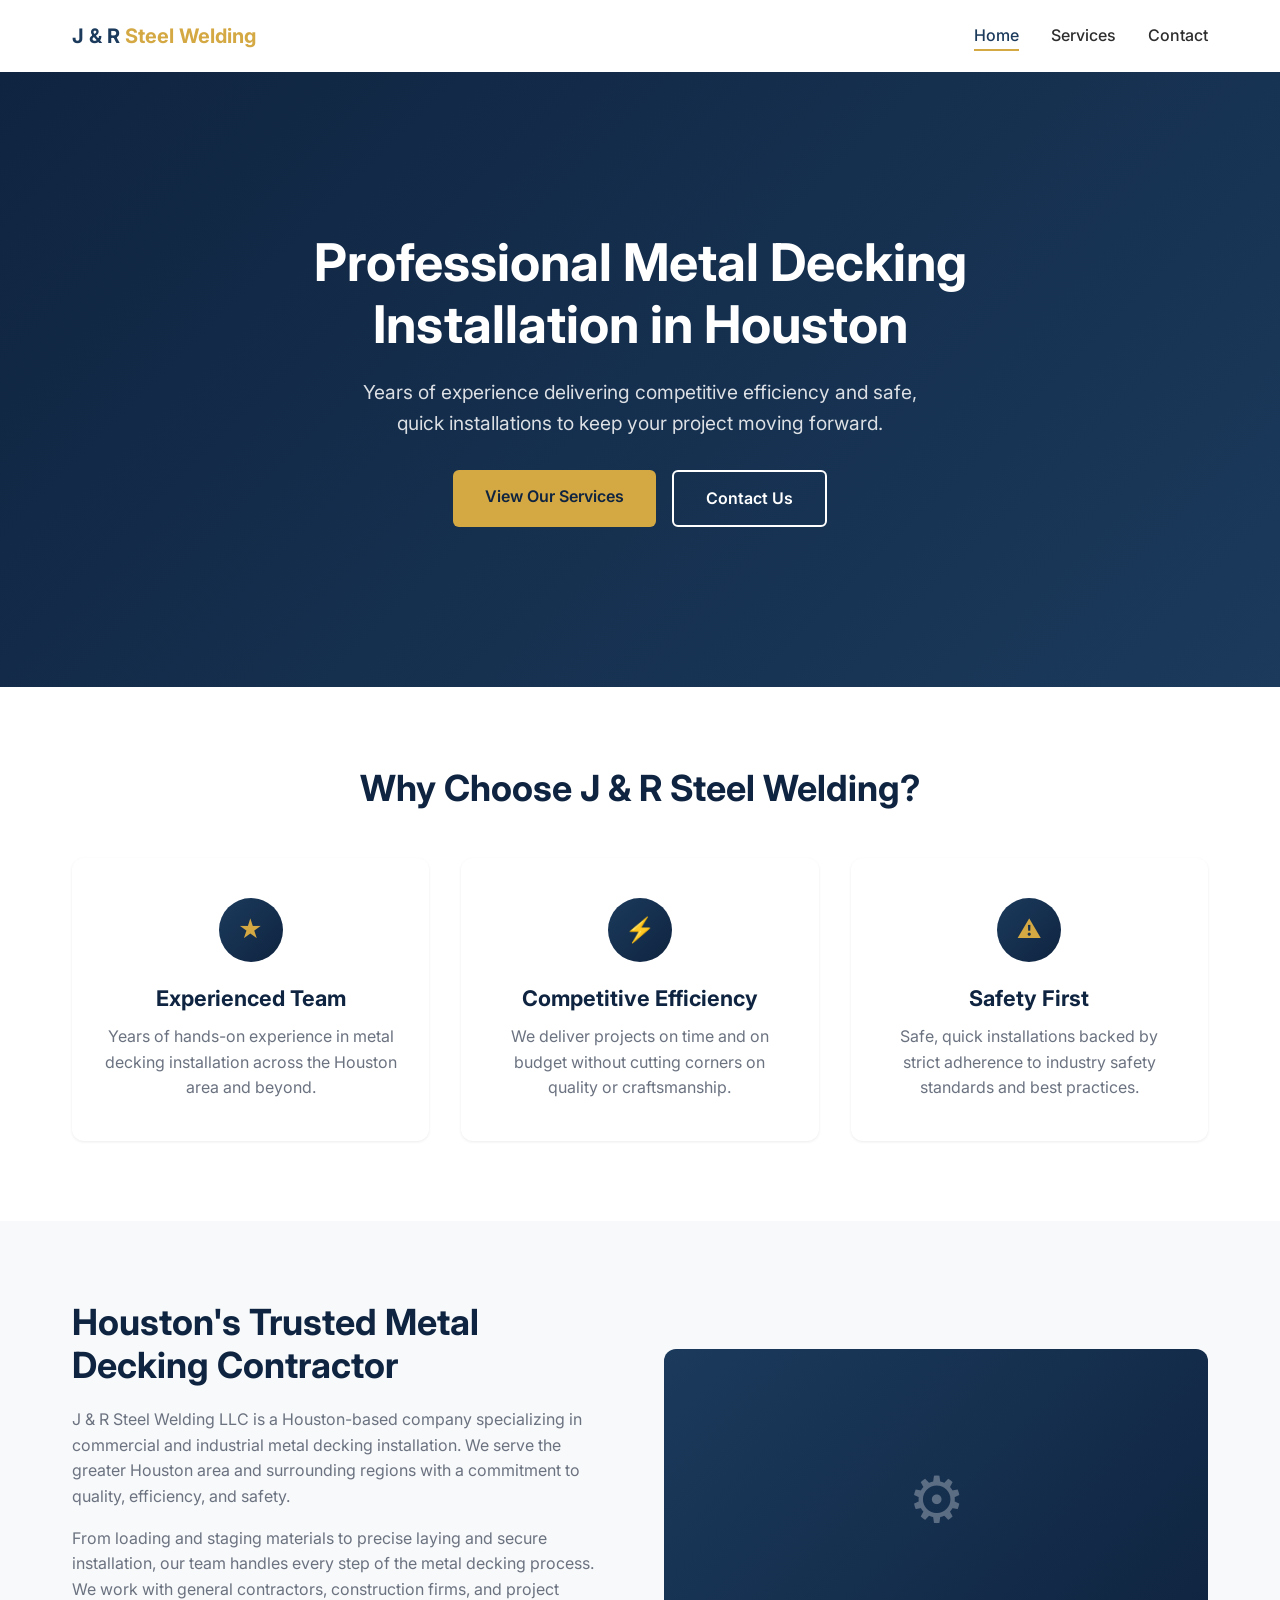
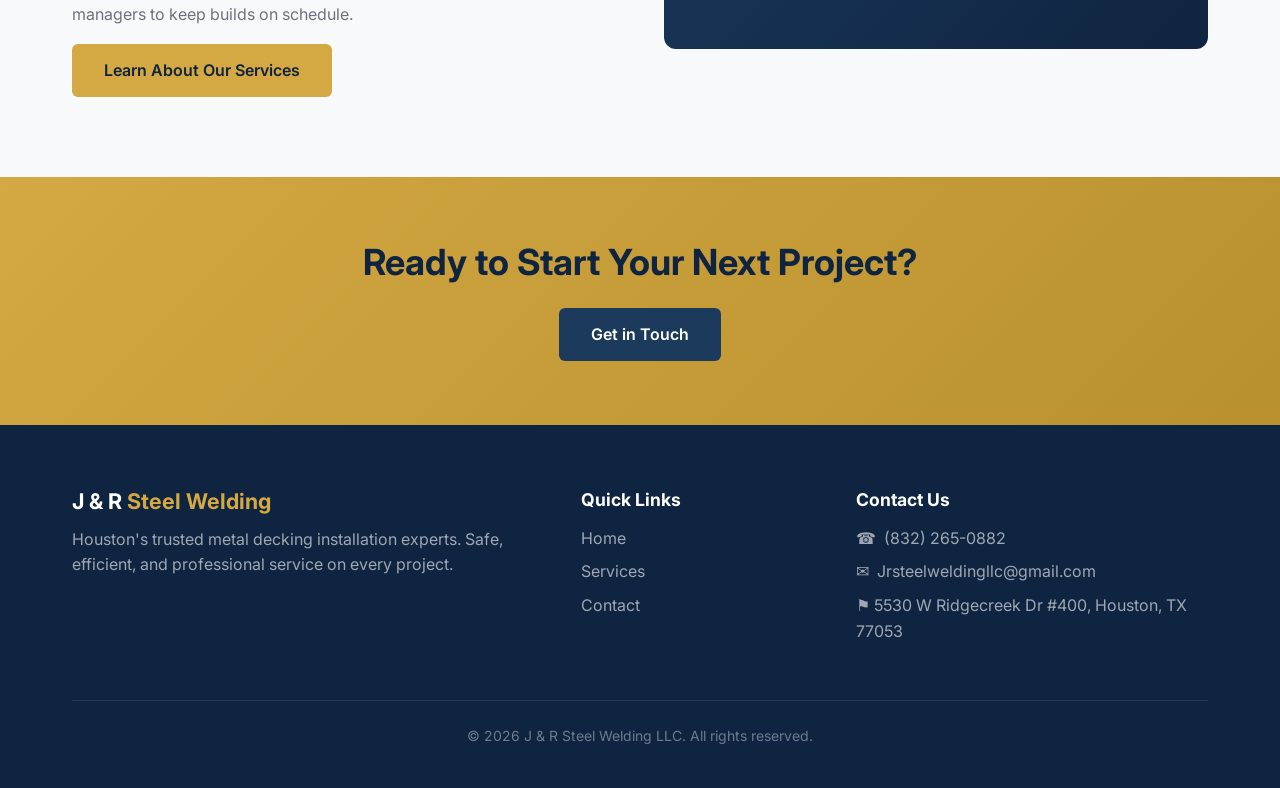
==== index.html @ 9a818591 "Modernize website with professional HTML/CSS/JS redesign Rebuild J & R Steel Welding LLC website as " ====
<!DOCTYPE html>
<html lang="en">
<head>
  <meta charset="UTF-8">
  <meta name="viewport" content="width=device-width, initial-scale=1.0">
  <meta name="description" content="J & R Steel Welding LLC - Professional metal decking installation in Houston, TX. Years of experience, competitive efficiency, safe installations.">
  <title>J & R Steel Welding LLC | Metal Decking Installation Houston</title>
  <link rel="preconnect" href="https://fonts.googleapis.com">
  <link rel="preconnect" href="https://fonts.gstatic.com" crossorigin>
  <link href="https://fonts.googleapis.com/css2?family=Inter:wght@400;500;600;700&display=swap" rel="stylesheet">
  <link rel="stylesheet" href="css/styles.css">
</head>
<body>

  <!-- Header -->
  <header class="header">
    <div class="container">
      <a href="index.html" class="logo">J & R <span>Steel Welding</span></a>
      <nav>
        <button class="nav__toggle" aria-label="Toggle navigation">
          <span></span>
          <span></span>
          <span></span>
        </button>
        <ul class="nav__list">
          <li><a href="index.html" class="nav__link">Home</a></li>
          <li><a href="services.html" class="nav__link">Services</a></li>
          <li><a href="contact.html" class="nav__link">Contact</a></li>
        </ul>
      </nav>
    </div>
  </header>

  <main>
    <!-- Hero -->
    <section class="hero hero--home">
      <div class="container">
        <h1>Professional Metal Decking Installation in Houston</h1>
        <p>Years of experience delivering competitive efficiency and safe, quick installations to keep your project moving forward.</p>
        <div class="hero__buttons">
          <a href="services.html" class="btn btn--primary">View Our Services</a>
          <a href="contact.html" class="btn btn--outline">Contact Us</a>
        </div>
      </div>
    </section>

    <!-- Why Choose Us -->
    <section class="section section--alt">
      <div class="container">
        <h2 style="text-align: center;">Why Choose J & R Steel Welding?</h2>
        <div class="features">
          <div class="feature-card fade-in">
            <div class="feature-card__icon">&#9733;</div>
            <h3>Experienced Team</h3>
            <p>Years of hands-on experience in metal decking installation across the Houston area and beyond.</p>
          </div>
          <div class="feature-card fade-in">
            <div class="feature-card__icon">&#9889;</div>
            <h3>Competitive Efficiency</h3>
            <p>We deliver projects on time and on budget without cutting corners on quality or craftsmanship.</p>
          </div>
          <div class="feature-card fade-in">
            <div class="feature-card__icon">&#9888;</div>
            <h3>Safety First</h3>
            <p>Safe, quick installations backed by strict adherence to industry safety standards and best practices.</p>
          </div>
        </div>
      </div>
    </section>

    <!-- About -->
    <section class="section">
      <div class="container">
        <div class="about-grid fade-in">
          <div class="about-grid__text">
            <h2>Houston's Trusted Metal Decking Contractor</h2>
            <p>J & R Steel Welding LLC is a Houston-based company specializing in commercial and industrial metal decking installation. We serve the greater Houston area and surrounding regions with a commitment to quality, efficiency, and safety.</p>
            <p>From loading and staging materials to precise laying and secure installation, our team handles every step of the metal decking process. We work with general contractors, construction firms, and project managers to keep builds on schedule.</p>
            <a href="services.html" class="btn btn--primary">Learn About Our Services</a>
          </div>
          <div class="about-grid__image">&#9881;</div>
        </div>
      </div>
    </section>

    <!-- CTA Banner -->
    <section class="cta-banner">
      <div class="container">
        <h2>Ready to Start Your Next Project?</h2>
        <a href="contact.html" class="btn">Get in Touch</a>
      </div>
    </section>
  </main>

  <!-- Footer -->
  <footer class="footer">
    <div class="container">
      <div class="footer__grid">
        <div class="footer__brand">
          <h3>J & R <span>Steel Welding</span></h3>
          <p>Houston's trusted metal decking installation experts. Safe, efficient, and professional service on every project.</p>
        </div>
        <div class="footer__links">
          <h4>Quick Links</h4>
          <ul>
            <li><a href="index.html">Home</a></li>
            <li><a href="services.html">Services</a></li>
            <li><a href="contact.html">Contact</a></li>
          </ul>
        </div>
        <div class="footer__contact">
          <h4>Contact Us</h4>
          <p>&#9742; <a href="tel:+18322650882">(832) 265-0882</a></p>
          <p>&#9993; <a href="mailto:Jrsteelweldingllc@gmail.com">Jrsteelweldingllc@gmail.com</a></p>
          <p>&#9873; 5530 W Ridgecreek Dr #400, Houston, TX 77053</p>
        </div>
      </div>
      <div class="footer__bottom">
        <p>&copy; 2026 J & R Steel Welding LLC. All rights reserved.</p>
      </div>
    </div>
  </footer>

  <script src="js/main.js"></script>
</body>
</html>
---- css/styles.css ----
/* ========================================
   J & R Steel Welding LLC - Stylesheet
   ======================================== */

/* --- Reset & Base --- */
*, *::before, *::after {
  box-sizing: border-box;
  margin: 0;
  padding: 0;
}

:root {
  --color-primary: #1B3A5C;
  --color-primary-dark: #0F2440;
  --color-accent: #D4A843;
  --color-accent-dark: #B8912E;
  --color-bg: #F8F9FA;
  --color-bg-alt: #FFFFFF;
  --color-text: #2D2D2D;
  --color-text-light: #6B7280;
  --color-border: #E5E7EB;
  --shadow-sm: 0 1px 3px rgba(0, 0, 0, 0.08);
  --shadow-md: 0 4px 12px rgba(0, 0, 0, 0.1);
  --shadow-lg: 0 10px 30px rgba(0, 0, 0, 0.12);
  --radius-sm: 6px;
  --radius-md: 12px;
  --radius-lg: 20px;
  --max-width: 1200px;
}

html {
  scroll-behavior: smooth;
}

body {
  font-family: 'Inter', sans-serif;
  font-size: 16px;
  line-height: 1.6;
  color: var(--color-text);
  background-color: var(--color-bg);
  -webkit-font-smoothing: antialiased;
}

img {
  max-width: 100%;
  display: block;
}

a {
  color: var(--color-primary);
  text-decoration: none;
  transition: color 0.2s;
}

a:hover {
  color: var(--color-accent);
}

ul {
  list-style: none;
}

/* --- Typography --- */
h1, h2, h3, h4 {
  line-height: 1.2;
  font-weight: 700;
  color: var(--color-primary-dark);
}

h1 { font-size: 2.5rem; }
h2 { font-size: 2rem; }
h3 { font-size: 1.35rem; }
h4 { font-size: 1.1rem; }

p {
  margin-bottom: 1rem;
}

/* --- Layout --- */
.container {
  width: 100%;
  max-width: var(--max-width);
  margin: 0 auto;
  padding: 0 1.25rem;
}

.section {
  padding: 5rem 0;
}

.section--alt {
  background-color: var(--color-bg-alt);
}

/* --- Buttons --- */
.btn {
  display: inline-block;
  padding: 0.85rem 2rem;
  font-size: 1rem;
  font-weight: 600;
  border-radius: var(--radius-sm);
  border: none;
  cursor: pointer;
  transition: background-color 0.2s, transform 0.2s, box-shadow 0.2s;
  text-align: center;
}

.btn:hover {
  transform: translateY(-1px);
  box-shadow: var(--shadow-md);
}

.btn--primary {
  background-color: var(--color-accent);
  color: var(--color-primary-dark);
}

.btn--primary:hover {
  background-color: var(--color-accent-dark);
  color: var(--color-primary-dark);
}

.btn--outline {
  background-color: transparent;
  color: #fff;
  border: 2px solid #fff;
}

.btn--outline:hover {
  background-color: #fff;
  color: var(--color-primary-dark);
}

/* --- Header / Navigation --- */
.header {
  position: sticky;
  top: 0;
  z-index: 1000;
  background-color: var(--color-bg-alt);
  transition: box-shadow 0.3s;
}

.header--scrolled {
  box-shadow: var(--shadow-md);
}

.header .container {
  display: flex;
  align-items: center;
  justify-content: space-between;
  height: 72px;
}

.logo {
  font-size: 1.25rem;
  font-weight: 700;
  color: var(--color-primary);
  white-space: nowrap;
}

.logo span {
  color: var(--color-accent);
}

.nav__list {
  display: flex;
  gap: 2rem;
}

.nav__link {
  font-weight: 500;
  color: var(--color-text);
  position: relative;
  padding: 0.25rem 0;
}

.nav__link::after {
  content: '';
  position: absolute;
  bottom: -2px;
  left: 0;
  width: 0;
  height: 2px;
  background-color: var(--color-accent);
  transition: width 0.3s;
}

.nav__link:hover::after,
.nav__link--active::after {
  width: 100%;
}

.nav__link--active {
  color: var(--color-primary);
}

.nav__toggle {
  display: none;
  background: none;
  border: none;
  cursor: pointer;
  padding: 0.5rem;
}

.nav__toggle span {
  display: block;
  width: 24px;
  height: 2px;
  background-color: var(--color-text);
  margin: 5px 0;
  transition: transform 0.3s, opacity 0.3s;
}

.nav__toggle.active span:nth-child(1) {
  transform: rotate(45deg) translate(5px, 5px);
}

.nav__toggle.active span:nth-child(2) {
  opacity: 0;
}

.nav__toggle.active span:nth-child(3) {
  transform: rotate(-45deg) translate(5px, -5px);
}

/* --- Hero --- */
.hero {
  background: linear-gradient(135deg, var(--color-primary-dark) 0%, var(--color-primary) 100%);
  color: #fff;
  padding: 6rem 0;
  text-align: center;
}

.hero--home {
  padding: 8rem 0;
}

.hero h1 {
  color: #fff;
  margin-bottom: 1.25rem;
  max-width: 750px;
  margin-left: auto;
  margin-right: auto;
}

.hero p {
  font-size: 1.2rem;
  color: rgba(255, 255, 255, 0.85);
  max-width: 600px;
  margin: 0 auto 2rem;
}

.hero__buttons {
  display: flex;
  gap: 1rem;
  justify-content: center;
  flex-wrap: wrap;
}

/* --- Feature Cards --- */
.features {
  display: grid;
  grid-template-columns: 1fr;
  gap: 2rem;
  margin-top: 3rem;
}

.feature-card {
  background: var(--color-bg-alt);
  border-radius: var(--radius-md);
  padding: 2.5rem 2rem;
  text-align: center;
  box-shadow: var(--shadow-sm);
  transition: transform 0.3s, box-shadow 0.3s;
}

.feature-card:hover {
  transform: translateY(-4px);
  box-shadow: var(--shadow-lg);
}

.feature-card__icon {
  width: 64px;
  height: 64px;
  border-radius: 50%;
  background: linear-gradient(135deg, var(--color-primary) 0%, var(--color-primary-dark) 100%);
  display: flex;
  align-items: center;
  justify-content: center;
  margin: 0 auto 1.5rem;
  font-size: 1.5rem;
  color: var(--color-accent);
}

.feature-card h3 {
  margin-bottom: 0.75rem;
}

.feature-card p {
  color: var(--color-text-light);
  margin-bottom: 0;
}

/* --- About Section --- */
.about-grid {
  display: grid;
  grid-template-columns: 1fr;
  gap: 3rem;
  align-items: center;
}

.about-grid__text h2 {
  margin-bottom: 1.25rem;
}

.about-grid__text p {
  color: var(--color-text-light);
}

.about-grid__image {
  background: linear-gradient(135deg, var(--color-primary) 0%, var(--color-primary-dark) 100%);
  border-radius: var(--radius-md);
  min-height: 300px;
  display: flex;
  align-items: center;
  justify-content: center;
  color: rgba(255, 255, 255, 0.3);
  font-size: 4rem;
}

/* --- CTA Banner --- */
.cta-banner {
  background: linear-gradient(135deg, var(--color-accent) 0%, var(--color-accent-dark) 100%);
  padding: 4rem 0;
  text-align: center;
}

.cta-banner h2 {
  color: var(--color-primary-dark);
  margin-bottom: 1.5rem;
}

.cta-banner .btn {
  background-color: var(--color-primary);
  color: #fff;
}

.cta-banner .btn:hover {
  background-color: var(--color-primary-dark);
}

/* --- Service Steps --- */
.service-steps {
  display: flex;
  flex-direction: column;
  gap: 3rem;
  margin-top: 3rem;
}

.service-step {
  display: grid;
  grid-template-columns: 1fr;
  gap: 2rem;
  align-items: center;
  background: var(--color-bg-alt);
  border-radius: var(--radius-md);
  padding: 2.5rem 2rem;
  box-shadow: var(--shadow-sm);
}

.service-step__number {
  font-size: 4rem;
  font-weight: 700;
  color: var(--color-accent);
  line-height: 1;
  opacity: 0.8;
}

.service-step__content h3 {
  margin-bottom: 0.75rem;
}

.service-step__content p {
  color: var(--color-text-light);
  margin-bottom: 0;
}

/* --- Info Section --- */
.info-section {
  max-width: 800px;
  margin: 0 auto;
  text-align: center;
}

.info-section h2 {
  margin-bottom: 1.25rem;
}

.info-section p {
  color: var(--color-text-light);
  font-size: 1.1rem;
}

/* --- Contact Layout --- */
.contact-grid {
  display: grid;
  grid-template-columns: 1fr;
  gap: 3rem;
}

/* --- Contact Form --- */
.form-group {
  margin-bottom: 1.5rem;
}

.form-group label {
  display: block;
  font-weight: 500;
  margin-bottom: 0.5rem;
  color: var(--color-text);
}

.form-group input,
.form-group textarea {
  width: 100%;
  padding: 0.85rem 1rem;
  border: 1px solid var(--color-border);
  border-radius: var(--radius-sm);
  font-family: inherit;
  font-size: 1rem;
  color: var(--color-text);
  background: var(--color-bg-alt);
  transition: border-color 0.2s, box-shadow 0.2s;
}

.form-group input:focus,
.form-group textarea:focus {
  outline: none;
  border-color: var(--color-primary);
  box-shadow: 0 0 0 3px rgba(27, 58, 92, 0.1);
}

.form-group textarea {
  min-height: 150px;
  resize: vertical;
}

.form-group .error-message {
  color: #DC2626;
  font-size: 0.875rem;
  margin-top: 0.35rem;
  display: none;
}

.form-group.has-error input,
.form-group.has-error textarea {
  border-color: #DC2626;
}

.form-group.has-error .error-message {
  display: block;
}

.form-success {
  display: none;
  text-align: center;
  padding: 3rem 2rem;
  background: var(--color-bg-alt);
  border-radius: var(--radius-md);
  box-shadow: var(--shadow-sm);
}

.form-success__icon {
  width: 64px;
  height: 64px;
  border-radius: 50%;
  background: #16A34A;
  color: #fff;
  display: flex;
  align-items: center;
  justify-content: center;
  margin: 0 auto 1.5rem;
  font-size: 2rem;
}

.form-success h3 {
  margin-bottom: 0.75rem;
}

.form-success p {
  color: var(--color-text-light);
}

/* --- Contact Info Cards --- */
.contact-info {
  display: flex;
  flex-direction: column;
  gap: 1.5rem;
}

.contact-card {
  display: flex;
  align-items: flex-start;
  gap: 1rem;
  background: var(--color-bg-alt);
  padding: 1.5rem;
  border-radius: var(--radius-md);
  box-shadow: var(--shadow-sm);
}

.contact-card__icon {
  width: 48px;
  height: 48px;
  border-radius: 50%;
  background: linear-gradient(135deg, var(--color-primary) 0%, var(--color-primary-dark) 100%);
  display: flex;
  align-items: center;
  justify-content: center;
  flex-shrink: 0;
  color: var(--color-accent);
  font-size: 1.2rem;
}

.contact-card h4 {
  margin-bottom: 0.25rem;
}

.contact-card p {
  color: var(--color-text-light);
  margin-bottom: 0;
}

.contact-card a {
  color: var(--color-text-light);
}

.contact-card a:hover {
  color: var(--color-accent);
}

.map-container {
  margin-top: 1.5rem;
  border-radius: var(--radius-md);
  overflow: hidden;
  box-shadow: var(--shadow-sm);
}

.map-container iframe {
  width: 100%;
  height: 250px;
  border: 0;
}

/* --- Footer --- */
.footer {
  background-color: var(--color-primary-dark);
  color: rgba(255, 255, 255, 0.8);
  padding: 4rem 0 0;
}

.footer__grid {
  display: grid;
  grid-template-columns: 1fr;
  gap: 2.5rem;
  padding-bottom: 3rem;
}

.footer__brand h3 {
  color: #fff;
  margin-bottom: 0.75rem;
}

.footer__brand h3 span {
  color: var(--color-accent);
}

.footer__brand p {
  color: rgba(255, 255, 255, 0.6);
  margin-bottom: 0;
}

.footer__links h4 {
  color: #fff;
  margin-bottom: 1rem;
}

.footer__links ul {
  display: flex;
  flex-direction: column;
  gap: 0.5rem;
}

.footer__links a {
  color: rgba(255, 255, 255, 0.6);
  transition: color 0.2s;
}

.footer__links a:hover {
  color: var(--color-accent);
}

.footer__contact h4 {
  color: #fff;
  margin-bottom: 1rem;
}

.footer__contact p {
  color: rgba(255, 255, 255, 0.6);
  margin-bottom: 0.5rem;
  display: flex;
  align-items: center;
  gap: 0.5rem;
}

.footer__contact a {
  color: rgba(255, 255, 255, 0.6);
}

.footer__contact a:hover {
  color: var(--color-accent);
}

.footer__bottom {
  border-top: 1px solid rgba(255, 255, 255, 0.1);
  padding: 1.5rem 0;
  text-align: center;
  color: rgba(255, 255, 255, 0.4);
  font-size: 0.875rem;
}

/* --- Fade-in Animation --- */
.fade-in {
  opacity: 0;
  transform: translateY(20px);
  transition: opacity 0.6s ease, transform 0.6s ease;
}

.fade-in.visible {
  opacity: 1;
  transform: translateY(0);
}

/* --- Responsive: Tablet (768px+) --- */
@media (min-width: 768px) {
  h1 { font-size: 3rem; }
  h2 { font-size: 2.25rem; }

  .features {
    grid-template-columns: repeat(3, 1fr);
  }

  .about-grid {
    grid-template-columns: 1fr 1fr;
  }

  .service-step {
    grid-template-columns: auto 1fr;
    padding: 3rem;
  }

  .contact-grid {
    grid-template-columns: 1.2fr 1fr;
  }

  .footer__grid {
    grid-template-columns: 2fr 1fr 1.5fr;
  }

  .map-container iframe {
    height: 300px;
  }
}

/* --- Responsive: Desktop (1024px+) --- */
@media (min-width: 1024px) {
  h1 { font-size: 3.25rem; }

  .hero--home {
    padding: 10rem 0;
  }

  .container {
    padding: 0 2rem;
  }
}

/* --- Responsive: Mobile (<768px) --- */
@media (max-width: 767px) {
  .nav__toggle {
    display: block;
  }

  .nav__list {
    display: none;
    position: absolute;
    top: 72px;
    left: 0;
    right: 0;
    background: var(--color-bg-alt);
    flex-direction: column;
    padding: 1.5rem;
    gap: 1rem;
    box-shadow: var(--shadow-md);
  }

  .nav__list.open {
    display: flex;
  }

  .hero--home {
    padding: 5rem 0;
  }

  .hero h1 {
    font-size: 2rem;
  }
}
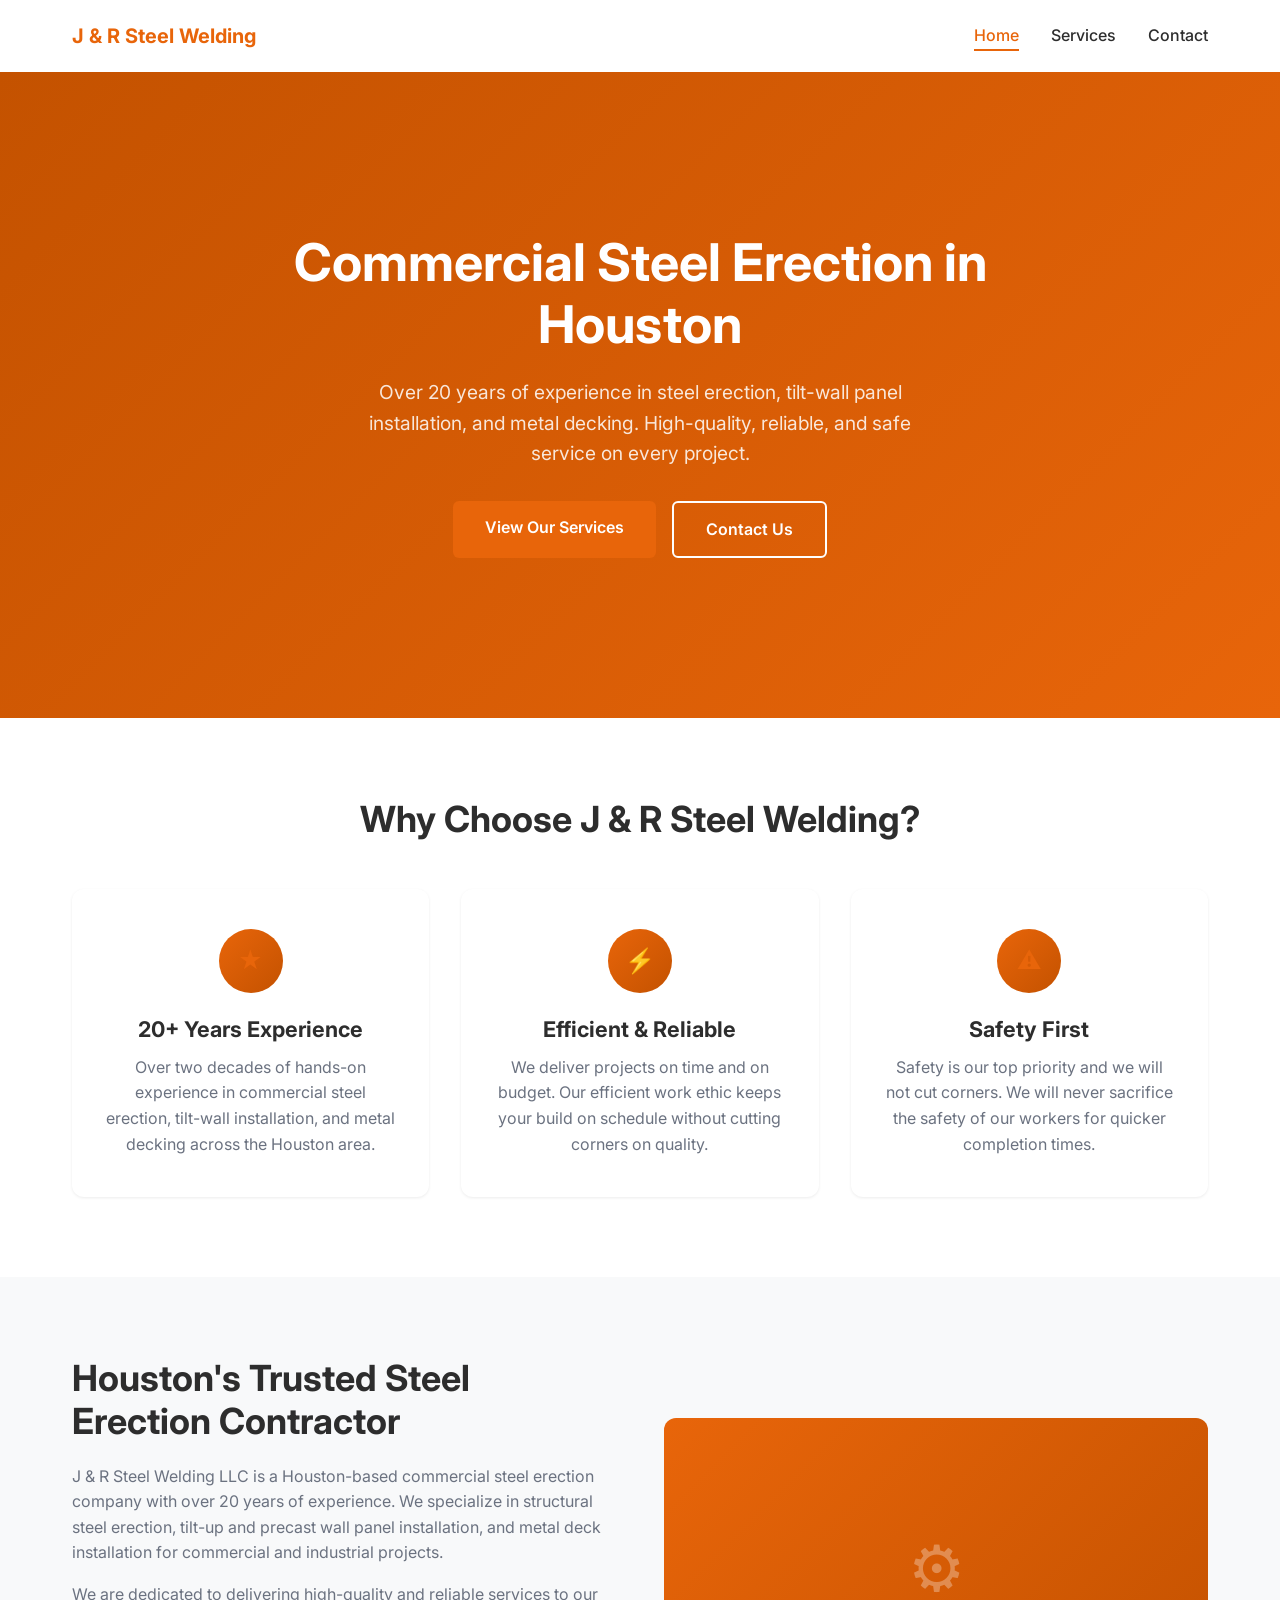
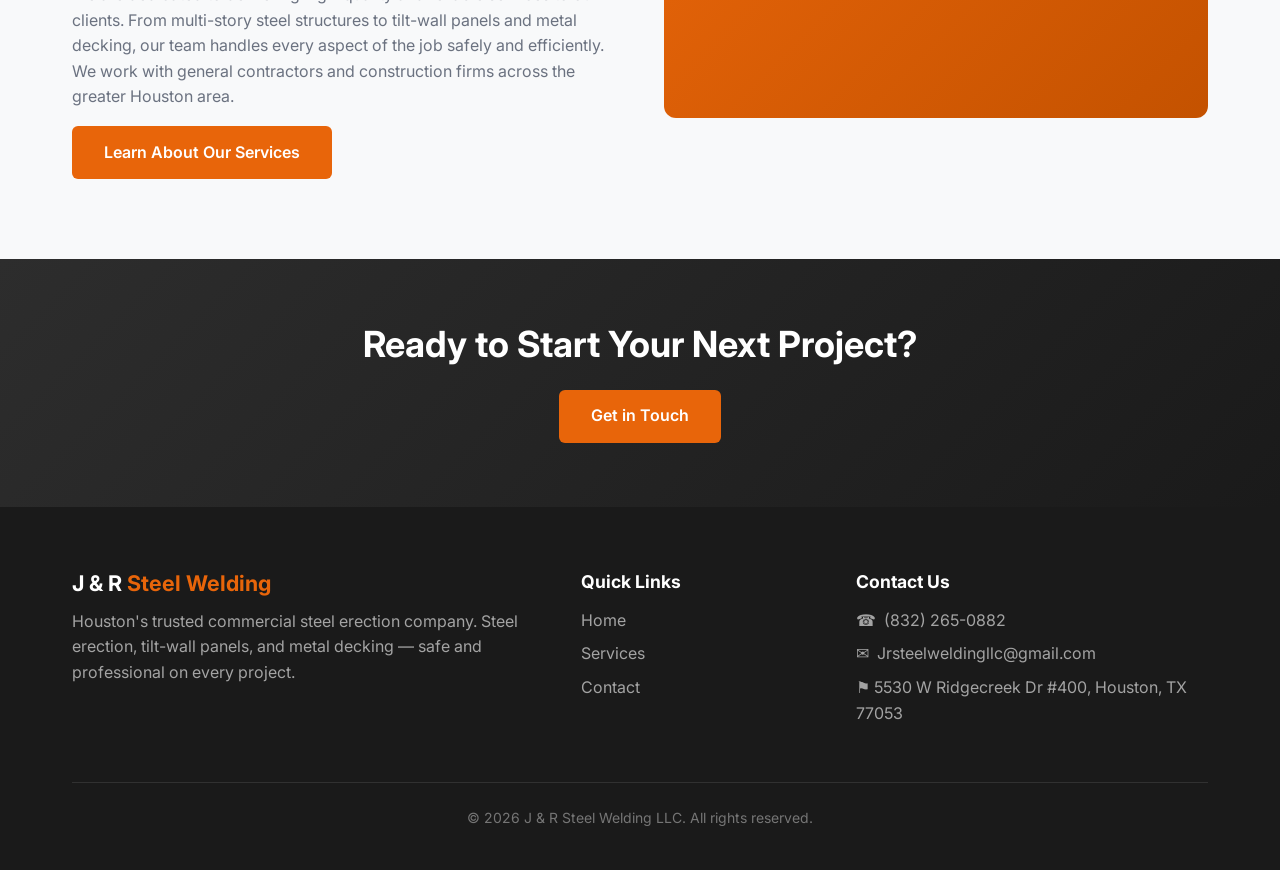
==== commit cf507894: "Update content to reflect core services: steel erection, tiltwalls, metal deck Rewrite all page cont" ====
--- a/index.html
+++ b/index.html
@@ -3,8 +3,8 @@
 <head>
   <meta charset="UTF-8">
   <meta name="viewport" content="width=device-width, initial-scale=1.0">
-  <meta name="description" content="J & R Steel Welding LLC - Professional metal decking installation in Houston, TX. Years of experience, competitive efficiency, safe installations.">
-  <title>J & R Steel Welding LLC | Metal Decking Installation Houston</title>
+  <meta name="description" content="J & R Steel Welding LLC - Commercial steel erection, tilt-wall panel installation, and metal decking in Houston, TX. Over 20 years of experience.">
+  <title>J & R Steel Welding LLC | Steel Erection &amp; Welding Houston</title>
   <link rel="preconnect" href="https://fonts.googleapis.com">
   <link rel="preconnect" href="https://fonts.gstatic.com" crossorigin>
   <link href="https://fonts.googleapis.com/css2?family=Inter:wght@400;500;600;700&display=swap" rel="stylesheet">
@@ -35,8 +35,8 @@
     <!-- Hero -->
     <section class="hero hero--home">
       <div class="container">
-        <h1>Professional Metal Decking Installation in Houston</h1>
-        <p>Years of experience delivering competitive efficiency and safe, quick installations to keep your project moving forward.</p>
+        <h1>Commercial Steel Erection in Houston</h1>
+        <p>Over 20 years of experience in steel erection, tilt-wall panel installation, and metal decking. High-quality, reliable, and safe service on every project.</p>
         <div class="hero__buttons">
           <a href="services.html" class="btn btn--primary">View Our Services</a>
           <a href="contact.html" class="btn btn--outline">Contact Us</a>
@@ -51,18 +51,18 @@
         <div class="features">
           <div class="feature-card fade-in">
             <div class="feature-card__icon">&#9733;</div>
-            <h3>Experienced Team</h3>
-            <p>Years of hands-on experience in metal decking installation across the Houston area and beyond.</p>
+            <h3>20+ Years Experience</h3>
+            <p>Over two decades of hands-on experience in commercial steel erection, tilt-wall installation, and metal decking across the Houston area.</p>
           </div>
           <div class="feature-card fade-in">
             <div class="feature-card__icon">&#9889;</div>
-            <h3>Competitive Efficiency</h3>
-            <p>We deliver projects on time and on budget without cutting corners on quality or craftsmanship.</p>
+            <h3>Efficient &amp; Reliable</h3>
+            <p>We deliver projects on time and on budget. Our efficient work ethic keeps your build on schedule without cutting corners on quality.</p>
           </div>
           <div class="feature-card fade-in">
             <div class="feature-card__icon">&#9888;</div>
             <h3>Safety First</h3>
-            <p>Safe, quick installations backed by strict adherence to industry safety standards and best practices.</p>
+            <p>Safety is our top priority and we will not cut corners. We will never sacrifice the safety of our workers for quicker completion times.</p>
           </div>
         </div>
       </div>
@@ -73,9 +73,9 @@
       <div class="container">
         <div class="about-grid fade-in">
           <div class="about-grid__text">
-            <h2>Houston's Trusted Metal Decking Contractor</h2>
-            <p>J & R Steel Welding LLC is a Houston-based company specializing in commercial and industrial metal decking installation. We serve the greater Houston area and surrounding regions with a commitment to quality, efficiency, and safety.</p>
-            <p>From loading and staging materials to precise laying and secure installation, our team handles every step of the metal decking process. We work with general contractors, construction firms, and project managers to keep builds on schedule.</p>
+            <h2>Houston's Trusted Steel Erection Contractor</h2>
+            <p>J & R Steel Welding LLC is a Houston-based commercial steel erection company with over 20 years of experience. We specialize in structural steel erection, tilt-up and precast wall panel installation, and metal deck installation for commercial and industrial projects.</p>
+            <p>We are dedicated to delivering high-quality and reliable services to our clients. From multi-story steel structures to tilt-wall panels and metal decking, our team handles every aspect of the job safely and efficiently. We work with general contractors and construction firms across the greater Houston area.</p>
             <a href="services.html" class="btn btn--primary">Learn About Our Services</a>
           </div>
           <div class="about-grid__image">&#9881;</div>
@@ -98,7 +98,7 @@
       <div class="footer__grid">
         <div class="footer__brand">
           <h3>J & R <span>Steel Welding</span></h3>
-          <p>Houston's trusted metal decking installation experts. Safe, efficient, and professional service on every project.</p>
+          <p>Houston's trusted commercial steel erection company. Steel erection, tilt-wall panels, and metal decking — safe and professional on every project.</p>
         </div>
         <div class="footer__links">
           <h4>Quick Links</h4>
--- a/css/styles.css
+++ b/css/styles.css
@@ -10,10 +10,10 @@
 }
 
 :root {
-  --color-primary: #1B3A5C;
-  --color-primary-dark: #0F2440;
-  --color-accent: #D4A843;
-  --color-accent-dark: #B8912E;
+  --color-primary: #E8650A;
+  --color-primary-dark: #C45200;
+  --color-accent: #2D2D2D;
+  --color-accent-dark: #1A1A1A;
   --color-bg: #F8F9FA;
   --color-bg-alt: #FFFFFF;
   --color-text: #2D2D2D;
@@ -53,7 +53,7 @@
 }
 
 a:hover {
-  color: var(--color-accent);
+  color: var(--color-primary);
 }
 
 ul {
@@ -64,7 +64,7 @@
 h1, h2, h3, h4 {
   line-height: 1.2;
   font-weight: 700;
-  color: var(--color-primary-dark);
+  color: var(--color-accent);
 }
 
 h1 { font-size: 2.5rem; }
@@ -111,13 +111,13 @@
 }
 
 .btn--primary {
-  background-color: var(--color-accent);
-  color: var(--color-primary-dark);
+  background-color: var(--color-primary);
+  color: #fff;
 }
 
 .btn--primary:hover {
-  background-color: var(--color-accent-dark);
-  color: var(--color-primary-dark);
+  background-color: var(--color-primary-dark);
+  color: #fff;
 }
 
 .btn--outline {
@@ -128,7 +128,7 @@
 
 .btn--outline:hover {
   background-color: #fff;
-  color: var(--color-primary-dark);
+  color: var(--color-primary);
 }
 
 /* --- Header / Navigation --- */
@@ -159,7 +159,7 @@
 }
 
 .logo span {
-  color: var(--color-accent);
+  color: var(--color-primary);
 }
 
 .nav__list {
@@ -181,7 +181,7 @@
   left: 0;
   width: 0;
   height: 2px;
-  background-color: var(--color-accent);
+  background-color: var(--color-primary);
   transition: width 0.3s;
 }
 
@@ -289,7 +289,7 @@
   justify-content: center;
   margin: 0 auto 1.5rem;
   font-size: 1.5rem;
-  color: var(--color-accent);
+  color: var(--color-primary);
 }
 
 .feature-card h3 {
@@ -336,7 +336,7 @@
 }
 
 .cta-banner h2 {
-  color: var(--color-primary-dark);
+  color: #fff;
   margin-bottom: 1.5rem;
 }
 
@@ -371,7 +371,7 @@
 .service-step__number {
   font-size: 4rem;
   font-weight: 700;
-  color: var(--color-accent);
+  color: var(--color-primary);
   line-height: 1;
   opacity: 0.8;
 }
@@ -517,7 +517,7 @@
   align-items: center;
   justify-content: center;
   flex-shrink: 0;
-  color: var(--color-accent);
+  color: var(--color-primary);
   font-size: 1.2rem;
 }
 
@@ -535,7 +535,7 @@
 }
 
 .contact-card a:hover {
-  color: var(--color-accent);
+  color: var(--color-primary);
 }
 
 .map-container {
@@ -553,7 +553,7 @@
 
 /* --- Footer --- */
 .footer {
-  background-color: var(--color-primary-dark);
+  background-color: var(--color-accent-dark);
   color: rgba(255, 255, 255, 0.8);
   padding: 4rem 0 0;
 }
@@ -571,7 +571,7 @@
 }
 
 .footer__brand h3 span {
-  color: var(--color-accent);
+  color: var(--color-primary);
 }
 
 .footer__brand p {
@@ -596,7 +596,7 @@
 }
 
 .footer__links a:hover {
-  color: var(--color-accent);
+  color: var(--color-primary);
 }
 
 .footer__contact h4 {
@@ -617,7 +617,7 @@
 }
 
 .footer__contact a:hover {
-  color: var(--color-accent);
+  color: var(--color-primary);
 }
 
 .footer__bottom {
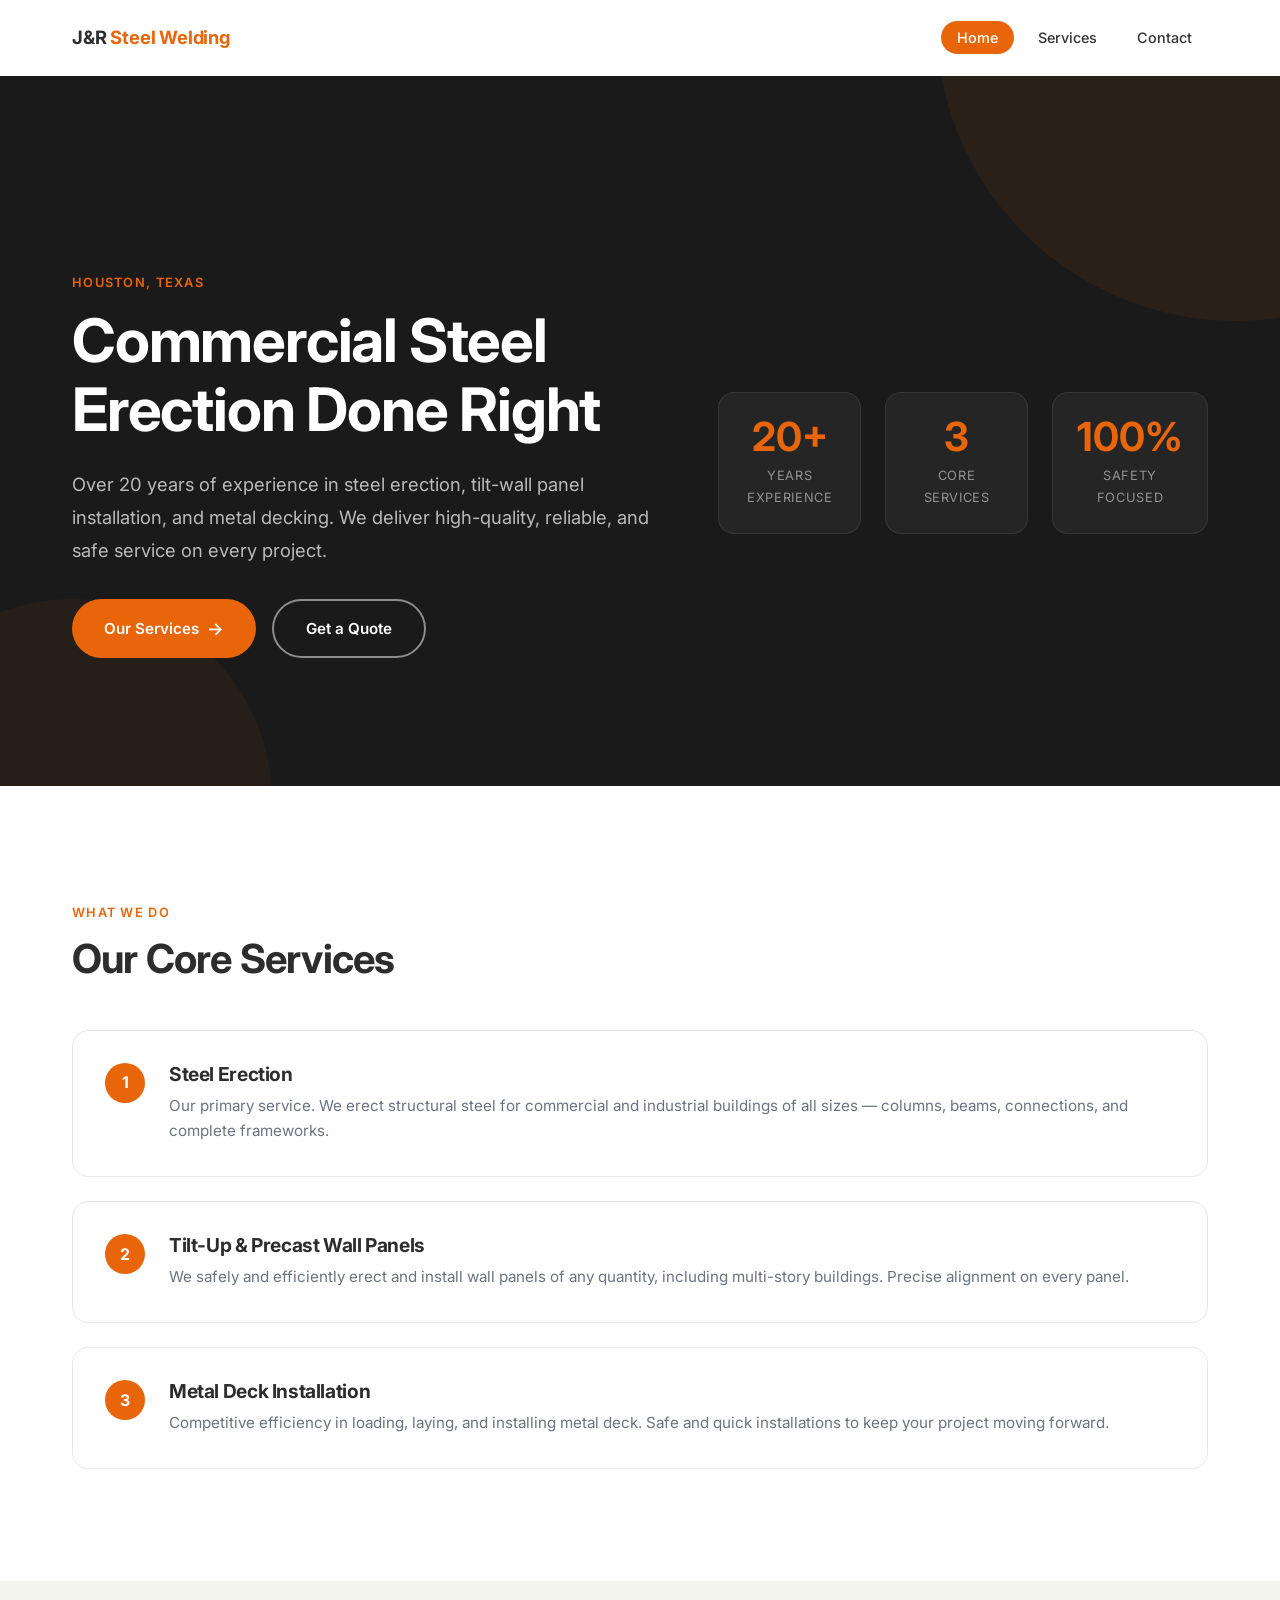
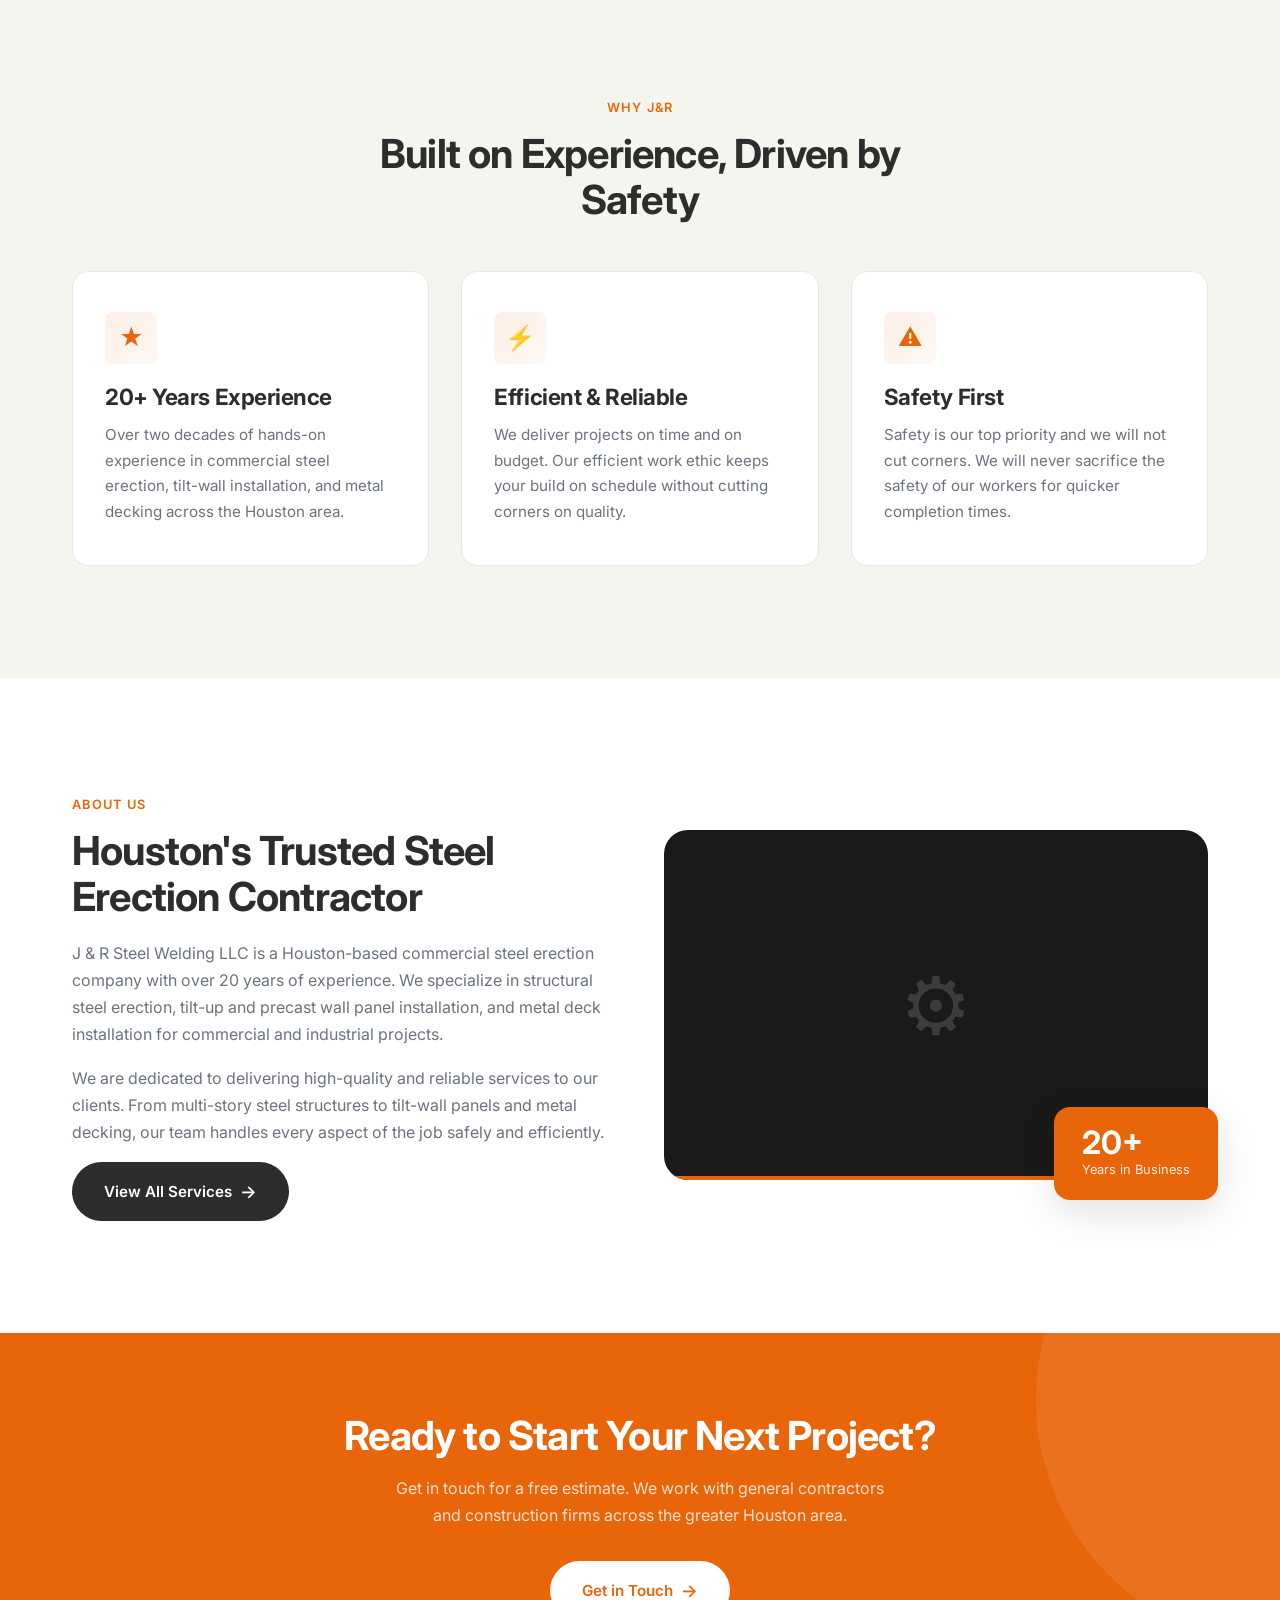
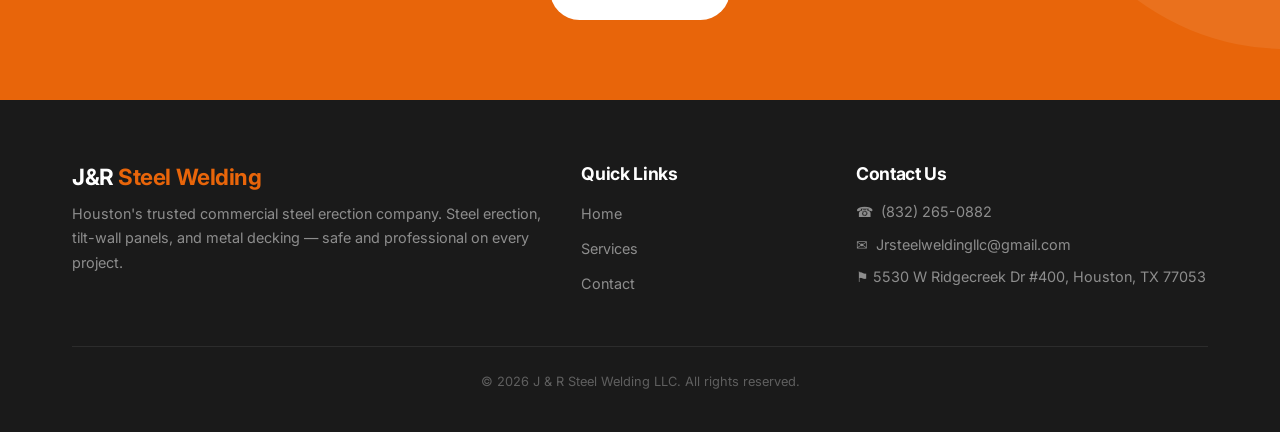
==== commit f8a12871: "Redesign layout with modern split hero, pill nav, and card-based UI Complete layout overhaul: fixed " ====
--- a/index.html
+++ b/index.html
@@ -15,7 +15,7 @@
   <!-- Header -->
   <header class="header">
     <div class="container">
-      <a href="index.html" class="logo">J & R <span>Steel Welding</span></a>
+      <a href="index.html" class="logo">J&R <span>Steel Welding</span></a>
       <nav>
         <button class="nav__toggle" aria-label="Toggle navigation">
           <span></span>
@@ -35,11 +35,59 @@
     <!-- Hero -->
     <section class="hero hero--home">
       <div class="container">
-        <h1>Commercial Steel Erection in Houston</h1>
-        <p>Over 20 years of experience in steel erection, tilt-wall panel installation, and metal decking. High-quality, reliable, and safe service on every project.</p>
-        <div class="hero__buttons">
-          <a href="services.html" class="btn btn--primary">View Our Services</a>
-          <a href="contact.html" class="btn btn--outline">Contact Us</a>
+        <div class="hero__content">
+          <span class="label">Houston, Texas</span>
+          <h1>Commercial Steel Erection Done Right</h1>
+          <p>Over 20 years of experience in steel erection, tilt-wall panel installation, and metal decking. We deliver high-quality, reliable, and safe service on every project.</p>
+          <div class="hero__buttons">
+            <a href="services.html" class="btn btn--primary btn--arrow">Our Services</a>
+            <a href="contact.html" class="btn btn--outline">Get a Quote</a>
+          </div>
+        </div>
+        <div class="hero__stats">
+          <div class="hero__stat fade-in">
+            <div class="hero__stat-number">20+</div>
+            <div class="hero__stat-label">Years Experience</div>
+          </div>
+          <div class="hero__stat fade-in">
+            <div class="hero__stat-number">3</div>
+            <div class="hero__stat-label">Core Services</div>
+          </div>
+          <div class="hero__stat fade-in">
+            <div class="hero__stat-number">100%</div>
+            <div class="hero__stat-label">Safety Focused</div>
+          </div>
+        </div>
+      </div>
+    </section>
+
+    <!-- Services Preview -->
+    <section class="section">
+      <div class="container">
+        <span class="label">What We Do</span>
+        <h2>Our Core Services</h2>
+        <div class="services-preview">
+          <div class="service-preview-card fade-in">
+            <div class="service-preview-card__num">1</div>
+            <div>
+              <h3>Steel Erection</h3>
+              <p>Our primary service. We erect structural steel for commercial and industrial buildings of all sizes — columns, beams, connections, and complete frameworks.</p>
+            </div>
+          </div>
+          <div class="service-preview-card fade-in">
+            <div class="service-preview-card__num">2</div>
+            <div>
+              <h3>Tilt-Up &amp; Precast Wall Panels</h3>
+              <p>We safely and efficiently erect and install wall panels of any quantity, including multi-story buildings. Precise alignment on every panel.</p>
+            </div>
+          </div>
+          <div class="service-preview-card fade-in">
+            <div class="service-preview-card__num">3</div>
+            <div>
+              <h3>Metal Deck Installation</h3>
+              <p>Competitive efficiency in loading, laying, and installing metal deck. Safe and quick installations to keep your project moving forward.</p>
+            </div>
+          </div>
         </div>
       </div>
     </section>
@@ -47,7 +95,10 @@
     <!-- Why Choose Us -->
     <section class="section section--alt">
       <div class="container">
-        <h2 style="text-align: center;">Why Choose J & R Steel Welding?</h2>
+        <div style="text-align: center; max-width: 600px; margin: 0 auto 0;">
+          <span class="label">Why J&R</span>
+          <h2>Built on Experience, Driven by Safety</h2>
+        </div>
         <div class="features">
           <div class="feature-card fade-in">
             <div class="feature-card__icon">&#9733;</div>
@@ -73,12 +124,19 @@
       <div class="container">
         <div class="about-grid fade-in">
           <div class="about-grid__text">
+            <span class="label">About Us</span>
             <h2>Houston's Trusted Steel Erection Contractor</h2>
             <p>J & R Steel Welding LLC is a Houston-based commercial steel erection company with over 20 years of experience. We specialize in structural steel erection, tilt-up and precast wall panel installation, and metal deck installation for commercial and industrial projects.</p>
-            <p>We are dedicated to delivering high-quality and reliable services to our clients. From multi-story steel structures to tilt-wall panels and metal decking, our team handles every aspect of the job safely and efficiently. We work with general contractors and construction firms across the greater Houston area.</p>
-            <a href="services.html" class="btn btn--primary">Learn About Our Services</a>
+            <p>We are dedicated to delivering high-quality and reliable services to our clients. From multi-story steel structures to tilt-wall panels and metal decking, our team handles every aspect of the job safely and efficiently.</p>
+            <a href="services.html" class="btn btn--dark btn--arrow">View All Services</a>
           </div>
-          <div class="about-grid__image">&#9881;</div>
+          <div class="about-grid__visual">
+            <div class="about-grid__image">&#9881;</div>
+            <div class="about-highlight">
+              <div class="about-highlight__number">20+</div>
+              <div class="about-highlight__text">Years in Business</div>
+            </div>
+          </div>
         </div>
       </div>
     </section>
@@ -87,7 +145,8 @@
     <section class="cta-banner">
       <div class="container">
         <h2>Ready to Start Your Next Project?</h2>
-        <a href="contact.html" class="btn">Get in Touch</a>
+        <p>Get in touch for a free estimate. We work with general contractors and construction firms across the greater Houston area.</p>
+        <a href="contact.html" class="btn btn--arrow">Get in Touch</a>
       </div>
     </section>
   </main>
@@ -97,7 +156,7 @@
     <div class="container">
       <div class="footer__grid">
         <div class="footer__brand">
-          <h3>J & R <span>Steel Welding</span></h3>
+          <h3>J&R <span>Steel Welding</span></h3>
           <p>Houston's trusted commercial steel erection company. Steel erection, tilt-wall panels, and metal decking — safe and professional on every project.</p>
         </div>
         <div class="footer__links">
--- a/css/styles.css
+++ b/css/styles.css
@@ -1,5 +1,6 @@
 /* ========================================
-   J & R Steel Welding LLC - Stylesheet
+   J & R Steel Welding LLC - Stylesheet v2
+   Modern Layout Redesign
    ======================================== */
 
 /* --- Reset & Base --- */
@@ -12,19 +13,20 @@
 :root {
   --color-primary: #E8650A;
   --color-primary-dark: #C45200;
+  --color-primary-light: #FF8534;
   --color-accent: #2D2D2D;
   --color-accent-dark: #1A1A1A;
-  --color-bg: #F8F9FA;
-  --color-bg-alt: #FFFFFF;
-  --color-text: #2D2D2D;
+  --color-bg: #FFFFFF;
+  --color-bg-alt: #F5F5F0;
+  --color-text: #333333;
   --color-text-light: #6B7280;
   --color-border: #E5E7EB;
-  --shadow-sm: 0 1px 3px rgba(0, 0, 0, 0.08);
-  --shadow-md: 0 4px 12px rgba(0, 0, 0, 0.1);
-  --shadow-lg: 0 10px 30px rgba(0, 0, 0, 0.12);
-  --radius-sm: 6px;
-  --radius-md: 12px;
-  --radius-lg: 20px;
+  --shadow-sm: 0 1px 3px rgba(0, 0, 0, 0.06);
+  --shadow-md: 0 4px 16px rgba(0, 0, 0, 0.08);
+  --shadow-lg: 0 12px 40px rgba(0, 0, 0, 0.12);
+  --radius-sm: 8px;
+  --radius-md: 16px;
+  --radius-lg: 24px;
   --max-width: 1200px;
 }
 
@@ -35,7 +37,7 @@
 body {
   font-family: 'Inter', sans-serif;
   font-size: 16px;
-  line-height: 1.6;
+  line-height: 1.7;
   color: var(--color-text);
   background-color: var(--color-bg);
   -webkit-font-smoothing: antialiased;
@@ -53,7 +55,7 @@
 }
 
 a:hover {
-  color: var(--color-primary);
+  color: var(--color-primary-dark);
 }
 
 ul {
@@ -62,18 +64,27 @@
 
 /* --- Typography --- */
 h1, h2, h3, h4 {
-  line-height: 1.2;
+  line-height: 1.15;
   font-weight: 700;
   color: var(--color-accent);
-}
-
-h1 { font-size: 2.5rem; }
-h2 { font-size: 2rem; }
-h3 { font-size: 1.35rem; }
+  letter-spacing: -0.02em;
+}
+
+h1 { font-size: 2.75rem; }
+h2 { font-size: 2.25rem; }
+h3 { font-size: 1.4rem; }
 h4 { font-size: 1.1rem; }
 
-p {
-  margin-bottom: 1rem;
+p { margin-bottom: 1rem; }
+
+.label {
+  display: inline-block;
+  font-size: 0.8rem;
+  font-weight: 600;
+  text-transform: uppercase;
+  letter-spacing: 0.1em;
+  color: var(--color-primary);
+  margin-bottom: 0.75rem;
 }
 
 /* --- Layout --- */
@@ -81,32 +92,39 @@
   width: 100%;
   max-width: var(--max-width);
   margin: 0 auto;
-  padding: 0 1.25rem;
+  padding: 0 1.5rem;
 }
 
 .section {
-  padding: 5rem 0;
+  padding: 6rem 0;
 }
 
 .section--alt {
   background-color: var(--color-bg-alt);
 }
 
+.section--dark {
+  background-color: var(--color-accent-dark);
+  color: #fff;
+}
+
 /* --- Buttons --- */
 .btn {
-  display: inline-block;
-  padding: 0.85rem 2rem;
-  font-size: 1rem;
+  display: inline-flex;
+  align-items: center;
+  gap: 0.5rem;
+  padding: 0.9rem 2rem;
+  font-size: 0.95rem;
   font-weight: 600;
-  border-radius: var(--radius-sm);
+  border-radius: 50px;
   border: none;
   cursor: pointer;
-  transition: background-color 0.2s, transform 0.2s, box-shadow 0.2s;
+  transition: all 0.3s;
   text-align: center;
 }
 
 .btn:hover {
-  transform: translateY(-1px);
+  transform: translateY(-2px);
   box-shadow: var(--shadow-md);
 }
 
@@ -123,39 +141,65 @@
 .btn--outline {
   background-color: transparent;
   color: #fff;
-  border: 2px solid #fff;
+  border: 2px solid rgba(255, 255, 255, 0.5);
 }
 
 .btn--outline:hover {
   background-color: #fff;
   color: var(--color-primary);
+  border-color: #fff;
+}
+
+.btn--dark {
+  background-color: var(--color-accent);
+  color: #fff;
+}
+
+.btn--dark:hover {
+  background-color: var(--color-accent-dark);
+  color: #fff;
+}
+
+.btn--arrow::after {
+  content: '\2192';
+  font-size: 1.1rem;
+  transition: transform 0.3s;
+}
+
+.btn--arrow:hover::after {
+  transform: translateX(4px);
 }
 
 /* --- Header / Navigation --- */
 .header {
-  position: sticky;
+  position: fixed;
   top: 0;
+  left: 0;
+  right: 0;
   z-index: 1000;
-  background-color: var(--color-bg-alt);
+  background-color: rgba(255, 255, 255, 0.95);
+  backdrop-filter: blur(12px);
+  -webkit-backdrop-filter: blur(12px);
   transition: box-shadow 0.3s;
 }
 
 .header--scrolled {
-  box-shadow: var(--shadow-md);
+  box-shadow: 0 1px 20px rgba(0, 0, 0, 0.08);
 }
 
 .header .container {
   display: flex;
   align-items: center;
   justify-content: space-between;
-  height: 72px;
+  height: 76px;
 }
 
 .logo {
-  font-size: 1.25rem;
+  font-size: 1.15rem;
   font-weight: 700;
-  color: var(--color-primary);
+  color: var(--color-accent);
   white-space: nowrap;
+  letter-spacing: -0.01em;
 }
 
 .logo span {
@@ -164,34 +208,35 @@
 
 .nav__list {
   display: flex;
-  gap: 2rem;
+  gap: 0.5rem;
 }
 
 .nav__link {
   font-weight: 500;
+  font-size: 0.9rem;
   color: var(--color-text);
-  position: relative;
-  padding: 0.25rem 0;
+  padding: 0.5rem 1rem;
+  border-radius: 50px;
+  transition: background-color 0.2s, color 0.2s;
+}
+
+.nav__link:hover {
+  background-color: var(--color-bg-alt);
+  color: var(--color-primary);
+}
+
+.nav__link--active {
+  background-color: var(--color-primary);
+  color: #fff;
+}
+
+.nav__link--active:hover {
+  background-color: var(--color-primary-dark);
+  color: #fff;
 }
 
 .nav__link::after {
-  content: '';
-  position: absolute;
-  bottom: -2px;
-  left: 0;
-  width: 0;
-  height: 2px;
-  background-color: var(--color-primary);
-  transition: width 0.3s;
-}
-
-.nav__link:hover::after,
-.nav__link--active::after {
-  width: 100%;
-}
-
-.nav__link--active {
-  color: var(--color-primary);
+  display: none;
 }
 
 .nav__toggle {
@@ -204,11 +249,12 @@
 
 .nav__toggle span {
   display: block;
-  width: 24px;
+  width: 22px;
   height: 2px;
   background-color: var(--color-text);
   margin: 5px 0;
   transition: transform 0.3s, opacity 0.3s;
+  border-radius: 2px;
 }
 
 .nav__toggle.active span:nth-child(1) {
@@ -225,36 +271,169 @@
 
 /* --- Hero --- */
 .hero {
-  background: linear-gradient(135deg, var(--color-primary-dark) 0%, var(--color-primary) 100%);
-  color: #fff;
-  padding: 6rem 0;
+  background: var(--color-accent-dark);
+  color: #fff;
+  padding: 8rem 0 5rem;
+  margin-top: 76px;
+  position: relative;
+  overflow: hidden;
+}
+
+.hero::before {
+  content: '';
+  position: absolute;
+  top: -50%;
+  right: -20%;
+  width: 600px;
+  height: 600px;
+  border-radius: 50%;
+  background: var(--color-primary);
+  opacity: 0.08;
+}
+
+.hero::after {
+  content: '';
+  position: absolute;
+  bottom: -30%;
+  left: -10%;
+  width: 400px;
+  height: 400px;
+  border-radius: 50%;
+  background: var(--color-primary);
+  opacity: 0.05;
+}
+
+.hero--home {
+  padding: 10rem 0 7rem;
+}
+
+.hero .container {
+  position: relative;
+  z-index: 1;
+}
+
+.hero--home .container {
+  display: grid;
+  grid-template-columns: 1fr;
+  gap: 3rem;
+  align-items: center;
+}
+
+.hero__content {
+  max-width: 600px;
+}
+
+.hero h1 {
+  color: #fff;
+  margin-bottom: 1.5rem;
+}
+
+.hero p {
+  font-size: 1.15rem;
+  color: rgba(255, 255, 255, 0.7);
+  margin-bottom: 2rem;
+  line-height: 1.8;
+}
+
+.hero__buttons {
+  display: flex;
+  gap: 1rem;
+  flex-wrap: wrap;
+}
+
+.hero__stats {
+  display: grid;
+  grid-template-columns: repeat(3, 1fr);
+  gap: 1.5rem;
+}
+
+.hero__stat {
   text-align: center;
-}
-
-.hero--home {
-  padding: 8rem 0;
-}
-
-.hero h1 {
-  color: #fff;
-  margin-bottom: 1.25rem;
-  max-width: 750px;
+  padding: 1.5rem;
+  background: rgba(255, 255, 255, 0.05);
+  border-radius: var(--radius-md);
+  border: 1px solid rgba(255, 255, 255, 0.08);
+}
+
+.hero__stat-number {
+  font-size: 2.5rem;
+  font-weight: 700;
+  color: var(--color-primary);
+  line-height: 1;
+  margin-bottom: 0.5rem;
+}
+
+.hero__stat-label {
+  font-size: 0.8rem;
+  color: rgba(255, 255, 255, 0.5);
+  text-transform: uppercase;
+  letter-spacing: 0.05em;
+}
+
+/* --- Sub-page Hero --- */
+.hero--sub {
+  padding: 8rem 0 4rem;
+  text-align: center;
+}
+
+.hero--sub h1 {
+  margin-bottom: 1rem;
+}
+
+.hero--sub p {
+  max-width: 550px;
   margin-left: auto;
   margin-right: auto;
 }
 
-.hero p {
+/* --- Services Preview (Home) --- */
+.services-preview {
+  display: grid;
+  grid-template-columns: 1fr;
+  gap: 1.5rem;
+  margin-top: 3rem;
+}
+
+.service-preview-card {
+  display: flex;
+  gap: 1.5rem;
+  align-items: flex-start;
+  padding: 2rem;
+  background: var(--color-bg);
+  border-radius: var(--radius-md);
+  border: 1px solid var(--color-border);
+  transition: all 0.3s;
+}
+
+.service-preview-card:hover {
+  border-color: var(--color-primary);
+  box-shadow: var(--shadow-md);
+  transform: translateY(-2px);
+}
+
+.service-preview-card__num {
+  font-size: 1rem;
+  font-weight: 700;
+  color: #fff;
+  background: var(--color-primary);
+  width: 40px;
+  height: 40px;
+  border-radius: 50%;
+  display: flex;
+  align-items: center;
+  justify-content: center;
+  flex-shrink: 0;
+}
+
+.service-preview-card h3 {
+  margin-bottom: 0.5rem;
   font-size: 1.2rem;
-  color: rgba(255, 255, 255, 0.85);
-  max-width: 600px;
-  margin: 0 auto 2rem;
-}
-
-.hero__buttons {
-  display: flex;
-  gap: 1rem;
-  justify-content: center;
-  flex-wrap: wrap;
+}
+
+.service-preview-card p {
+  color: var(--color-text-light);
+  margin-bottom: 0;
+  font-size: 0.95rem;
 }
 
 /* --- Feature Cards --- */
@@ -266,28 +445,46 @@
 }
 
 .feature-card {
-  background: var(--color-bg-alt);
+  background: var(--color-bg);
   border-radius: var(--radius-md);
   padding: 2.5rem 2rem;
-  text-align: center;
-  box-shadow: var(--shadow-sm);
-  transition: transform 0.3s, box-shadow 0.3s;
+  text-align: left;
+  border: 1px solid var(--color-border);
+  transition: all 0.3s;
+  position: relative;
+  overflow: hidden;
+}
+
+.feature-card::before {
+  content: '';
+  position: absolute;
+  top: 0;
+  left: 0;
+  width: 4px;
+  height: 100%;
+  background: var(--color-primary);
+  transform: scaleY(0);
+  transition: transform 0.3s;
+  transform-origin: top;
 }
 
 .feature-card:hover {
-  transform: translateY(-4px);
-  box-shadow: var(--shadow-lg);
+  box-shadow: var(--shadow-md);
+}
+
+.feature-card:hover::before {
+  transform: scaleY(1);
 }
 
 .feature-card__icon {
-  width: 64px;
-  height: 64px;
-  border-radius: 50%;
-  background: linear-gradient(135deg, var(--color-primary) 0%, var(--color-primary-dark) 100%);
+  width: 52px;
+  height: 52px;
+  border-radius: var(--radius-sm);
+  background: linear-gradient(135deg, rgba(232, 101, 10, 0.1) 0%, rgba(232, 101, 10, 0.05) 100%);
   display: flex;
   align-items: center;
   justify-content: center;
-  margin: 0 auto 1.5rem;
+  margin-bottom: 1.25rem;
   font-size: 1.5rem;
   color: var(--color-primary);
 }
@@ -299,6 +496,7 @@
 .feature-card p {
   color: var(--color-text-light);
   margin-bottom: 0;
+  font-size: 0.95rem;
 }
 
 /* --- About Section --- */
@@ -309,6 +507,10 @@
   align-items: center;
 }
 
+.about-grid__text .label {
+  margin-bottom: 0.75rem;
+}
+
 .about-grid__text h2 {
   margin-bottom: 1.25rem;
 }
@@ -317,43 +519,106 @@
   color: var(--color-text-light);
 }
 
+.about-grid__visual {
+  position: relative;
+}
+
 .about-grid__image {
-  background: linear-gradient(135deg, var(--color-primary) 0%, var(--color-primary-dark) 100%);
+  background: var(--color-accent-dark);
+  border-radius: var(--radius-lg);
+  min-height: 350px;
+  display: flex;
+  align-items: center;
+  justify-content: center;
+  color: rgba(255, 255, 255, 0.15);
+  font-size: 5rem;
+  position: relative;
+  overflow: hidden;
+}
+
+.about-grid__image::before {
+  content: '';
+  position: absolute;
+  bottom: 0;
+  left: 0;
+  right: 0;
+  height: 4px;
+  background: var(--color-primary);
+}
+
+.about-highlight {
+  position: absolute;
+  bottom: -20px;
+  right: -10px;
+  background: var(--color-primary);
+  color: #fff;
+  padding: 1.25rem 1.75rem;
   border-radius: var(--radius-md);
-  min-height: 300px;
-  display: flex;
-  align-items: center;
-  justify-content: center;
-  color: rgba(255, 255, 255, 0.3);
-  font-size: 4rem;
+  box-shadow: var(--shadow-lg);
+}
+
+.about-highlight__number {
+  font-size: 2rem;
+  font-weight: 700;
+  line-height: 1;
+}
+
+.about-highlight__text {
+  font-size: 0.8rem;
+  opacity: 0.9;
 }
 
 /* --- CTA Banner --- */
 .cta-banner {
-  background: linear-gradient(135deg, var(--color-accent) 0%, var(--color-accent-dark) 100%);
-  padding: 4rem 0;
+  background: var(--color-primary);
+  padding: 5rem 0;
   text-align: center;
+  position: relative;
+  overflow: hidden;
+}
+
+.cta-banner::before {
+  content: '';
+  position: absolute;
+  top: -50%;
+  right: -20%;
+  width: 500px;
+  height: 500px;
+  border-radius: 50%;
+  background: rgba(255, 255, 255, 0.08);
+}
+
+.cta-banner .container {
+  position: relative;
+  z-index: 1;
 }
 
 .cta-banner h2 {
   color: #fff;
-  margin-bottom: 1.5rem;
+  margin-bottom: 1rem;
+}
+
+.cta-banner p {
+  color: rgba(255, 255, 255, 0.8);
+  max-width: 500px;
+  margin: 0 auto 2rem;
 }
 
 .cta-banner .btn {
-  background-color: var(--color-primary);
-  color: #fff;
+  background-color: #fff;
+  color: var(--color-primary);
 }
 
 .cta-banner .btn:hover {
-  background-color: var(--color-primary-dark);
+  background-color: var(--color-accent-dark);
+  color: #fff;
 }
 
 /* --- Service Steps --- */
 .service-steps {
   display: flex;
   flex-direction: column;
-  gap: 3rem;
+  gap: 2rem;
   margin-top: 3rem;
 }
 
@@ -361,33 +626,55 @@
   display: grid;
   grid-template-columns: 1fr;
   gap: 2rem;
-  align-items: center;
-  background: var(--color-bg-alt);
+  align-items: start;
+  background: var(--color-bg);
   border-radius: var(--radius-md);
   padding: 2.5rem 2rem;
-  box-shadow: var(--shadow-sm);
+  border: 1px solid var(--color-border);
+  transition: all 0.3s;
+  position: relative;
+}
+
+.service-step:hover {
+  border-color: var(--color-primary);
+  box-shadow: var(--shadow-md);
+}
+
+.service-step__header {
+  display: flex;
+  align-items: center;
+  gap: 1rem;
+  margin-bottom: 1rem;
 }
 
 .service-step__number {
-  font-size: 4rem;
+  font-size: 0.85rem;
   font-weight: 700;
-  color: var(--color-primary);
-  line-height: 1;
-  opacity: 0.8;
+  color: #fff;
+  background: var(--color-primary);
+  width: 36px;
+  height: 36px;
+  border-radius: 50%;
+  display: flex;
+  align-items: center;
+  justify-content: center;
+  flex-shrink: 0;
 }
 
 .service-step__content h3 {
-  margin-bottom: 0.75rem;
+  margin-bottom: 0;
 }
 
 .service-step__content p {
   color: var(--color-text-light);
   margin-bottom: 0;
+  font-size: 0.95rem;
+  line-height: 1.8;
 }
 
 /* --- Info Section --- */
 .info-section {
-  max-width: 800px;
+  max-width: 700px;
   margin: 0 auto;
   text-align: center;
 }
@@ -398,7 +685,7 @@
 
 .info-section p {
   color: var(--color-text-light);
-  font-size: 1.1rem;
+  font-size: 1.05rem;
 }
 
 /* --- Contact Layout --- */
@@ -409,13 +696,36 @@
 }
 
 /* --- Contact Form --- */
+.contact-form-card {
+  background: var(--color-bg);
+  border-radius: var(--radius-md);
+  padding: 2.5rem;
+  border: 1px solid var(--color-border);
+}
+
+.contact-form-card h2 {
+  margin-bottom: 0.5rem;
+}
+
+.contact-form-card > p {
+  color: var(--color-text-light);
+  margin-bottom: 2rem;
+}
+
+.form-row {
+  display: grid;
+  grid-template-columns: 1fr;
+  gap: 1.5rem;
+}
+
 .form-group {
-  margin-bottom: 1.5rem;
+  margin-bottom: 1.25rem;
 }
 
 .form-group label {
   display: block;
   font-weight: 500;
+  font-size: 0.9rem;
   margin-bottom: 0.5rem;
   color: var(--color-text);
 }
@@ -429,7 +739,7 @@
   font-family: inherit;
   font-size: 1rem;
   color: var(--color-text);
-  background: var(--color-bg-alt);
+  background: var(--color-bg);
   transition: border-color 0.2s, box-shadow 0.2s;
 }
 
@@ -437,17 +747,17 @@
 .form-group textarea:focus {
   outline: none;
   border-color: var(--color-primary);
-  box-shadow: 0 0 0 3px rgba(27, 58, 92, 0.1);
+  box-shadow: 0 0 0 3px rgba(232, 101, 10, 0.1);
 }
 
 .form-group textarea {
-  min-height: 150px;
+  min-height: 130px;
   resize: vertical;
 }
 
 .form-group .error-message {
   color: #DC2626;
-  font-size: 0.875rem;
+  font-size: 0.8rem;
   margin-top: 0.35rem;
   display: none;
 }
@@ -465,9 +775,6 @@
   display: none;
   text-align: center;
   padding: 3rem 2rem;
-  background: var(--color-bg-alt);
-  border-radius: var(--radius-md);
-  box-shadow: var(--shadow-sm);
 }
 
 .form-success__icon {
@@ -495,24 +802,29 @@
 .contact-info {
   display: flex;
   flex-direction: column;
-  gap: 1.5rem;
+  gap: 1.25rem;
 }
 
 .contact-card {
   display: flex;
-  align-items: flex-start;
-  gap: 1rem;
-  background: var(--color-bg-alt);
+  align-items: center;
+  gap: 1.25rem;
   padding: 1.5rem;
+  background: var(--color-bg);
   border-radius: var(--radius-md);
-  box-shadow: var(--shadow-sm);
+  border: 1px solid var(--color-border);
+  transition: border-color 0.3s;
+}
+
+.contact-card:hover {
+  border-color: var(--color-primary);
 }
 
 .contact-card__icon {
   width: 48px;
   height: 48px;
-  border-radius: 50%;
-  background: linear-gradient(135deg, var(--color-primary) 0%, var(--color-primary-dark) 100%);
+  border-radius: var(--radius-sm);
+  background: linear-gradient(135deg, rgba(232, 101, 10, 0.1) 0%, rgba(232, 101, 10, 0.05) 100%);
   display: flex;
   align-items: center;
   justify-content: center;
@@ -522,12 +834,13 @@
 }
 
 .contact-card h4 {
-  margin-bottom: 0.25rem;
+  margin-bottom: 0.15rem;
 }
 
 .contact-card p {
   color: var(--color-text-light);
   margin-bottom: 0;
+  font-size: 0.95rem;
 }
 
 .contact-card a {
@@ -539,15 +852,15 @@
 }
 
 .map-container {
-  margin-top: 1.5rem;
+  margin-top: 1.25rem;
   border-radius: var(--radius-md);
   overflow: hidden;
-  box-shadow: var(--shadow-sm);
+  border: 1px solid var(--color-border);
 }
 
 .map-container iframe {
   width: 100%;
-  height: 250px;
+  height: 220px;
   border: 0;
 }
 
@@ -575,8 +888,9 @@
 }
 
 .footer__brand p {
-  color: rgba(255, 255, 255, 0.6);
+  color: rgba(255, 255, 255, 0.5);
   margin-bottom: 0;
+  font-size: 0.9rem;
 }
 
 .footer__links h4 {
@@ -591,8 +905,9 @@
 }
 
 .footer__links a {
-  color: rgba(255, 255, 255, 0.6);
+  color: rgba(255, 255, 255, 0.5);
   transition: color 0.2s;
+  font-size: 0.9rem;
 }
 
 .footer__links a:hover {
@@ -605,15 +920,16 @@
 }
 
 .footer__contact p {
-  color: rgba(255, 255, 255, 0.6);
+  color: rgba(255, 255, 255, 0.5);
   margin-bottom: 0.5rem;
   display: flex;
   align-items: center;
   gap: 0.5rem;
+  font-size: 0.9rem;
 }
 
 .footer__contact a {
-  color: rgba(255, 255, 255, 0.6);
+  color: rgba(255, 255, 255, 0.5);
 }
 
 .footer__contact a:hover {
@@ -621,18 +937,18 @@
 }
 
 .footer__bottom {
-  border-top: 1px solid rgba(255, 255, 255, 0.1);
+  border-top: 1px solid rgba(255, 255, 255, 0.08);
   padding: 1.5rem 0;
   text-align: center;
-  color: rgba(255, 255, 255, 0.4);
-  font-size: 0.875rem;
+  color: rgba(255, 255, 255, 0.3);
+  font-size: 0.8rem;
 }
 
 /* --- Fade-in Animation --- */
 .fade-in {
   opacity: 0;
-  transform: translateY(20px);
-  transition: opacity 0.6s ease, transform 0.6s ease;
+  transform: translateY(24px);
+  transition: opacity 0.7s ease, transform 0.7s ease;
 }
 
 .fade-in.visible {
@@ -642,24 +958,36 @@
 
 /* --- Responsive: Tablet (768px+) --- */
 @media (min-width: 768px) {
-  h1 { font-size: 3rem; }
-  h2 { font-size: 2.25rem; }
+  h1 { font-size: 3.25rem; }
+  h2 { font-size: 2.5rem; }
+
+  .hero--home .container {
+    grid-template-columns: 1.1fr 0.9fr;
+  }
 
   .features {
     grid-template-columns: repeat(3, 1fr);
   }
 
+  .services-preview {
+    grid-template-columns: 1fr;
+  }
+
   .about-grid {
     grid-template-columns: 1fr 1fr;
   }
 
   .service-step {
-    grid-template-columns: auto 1fr;
-    padding: 3rem;
+    grid-template-columns: 1fr;
+    padding: 2.5rem;
   }
 
   .contact-grid {
-    grid-template-columns: 1.2fr 1fr;
+    grid-template-columns: 1.3fr 1fr;
+  }
+
+  .form-row {
+    grid-template-columns: 1fr 1fr;
   }
 
   .footer__grid {
@@ -667,20 +995,24 @@
   }
 
   .map-container iframe {
-    height: 300px;
+    height: 260px;
   }
 }
 
 /* --- Responsive: Desktop (1024px+) --- */
 @media (min-width: 1024px) {
-  h1 { font-size: 3.25rem; }
+  h1 { font-size: 3.75rem; }
 
   .hero--home {
-    padding: 10rem 0;
+    padding: 12rem 0 8rem;
   }
 
   .container {
     padding: 0 2rem;
+  }
+
+  .section {
+    padding: 7rem 0;
   }
 }
 
@@ -693,13 +1025,14 @@
   .nav__list {
     display: none;
     position: absolute;
-    top: 72px;
+    top: 76px;
     left: 0;
     right: 0;
-    background: var(--color-bg-alt);
+    background: rgba(255, 255, 255, 0.98);
+    backdrop-filter: blur(12px);
     flex-direction: column;
     padding: 1.5rem;
-    gap: 1rem;
+    gap: 0.5rem;
     box-shadow: var(--shadow-md);
   }
 
@@ -708,10 +1041,35 @@
   }
 
   .hero--home {
-    padding: 5rem 0;
+    padding: 7rem 0 4rem;
+  }
+
+  .hero--sub {
+    padding: 7rem 0 3rem;
   }
 
   .hero h1 {
-    font-size: 2rem;
-  }
-}
+    font-size: 2.25rem;
+  }
+
+  .hero__stats {
+    grid-template-columns: repeat(3, 1fr);
+    gap: 0.75rem;
+  }
+
+  .hero__stat {
+    padding: 1rem 0.5rem;
+  }
+
+  .hero__stat-number {
+    font-size: 1.75rem;
+  }
+
+  .about-highlight {
+    position: relative;
+    bottom: auto;
+    right: auto;
+    margin-top: 1rem;
+    display: inline-block;
+  }
+}
